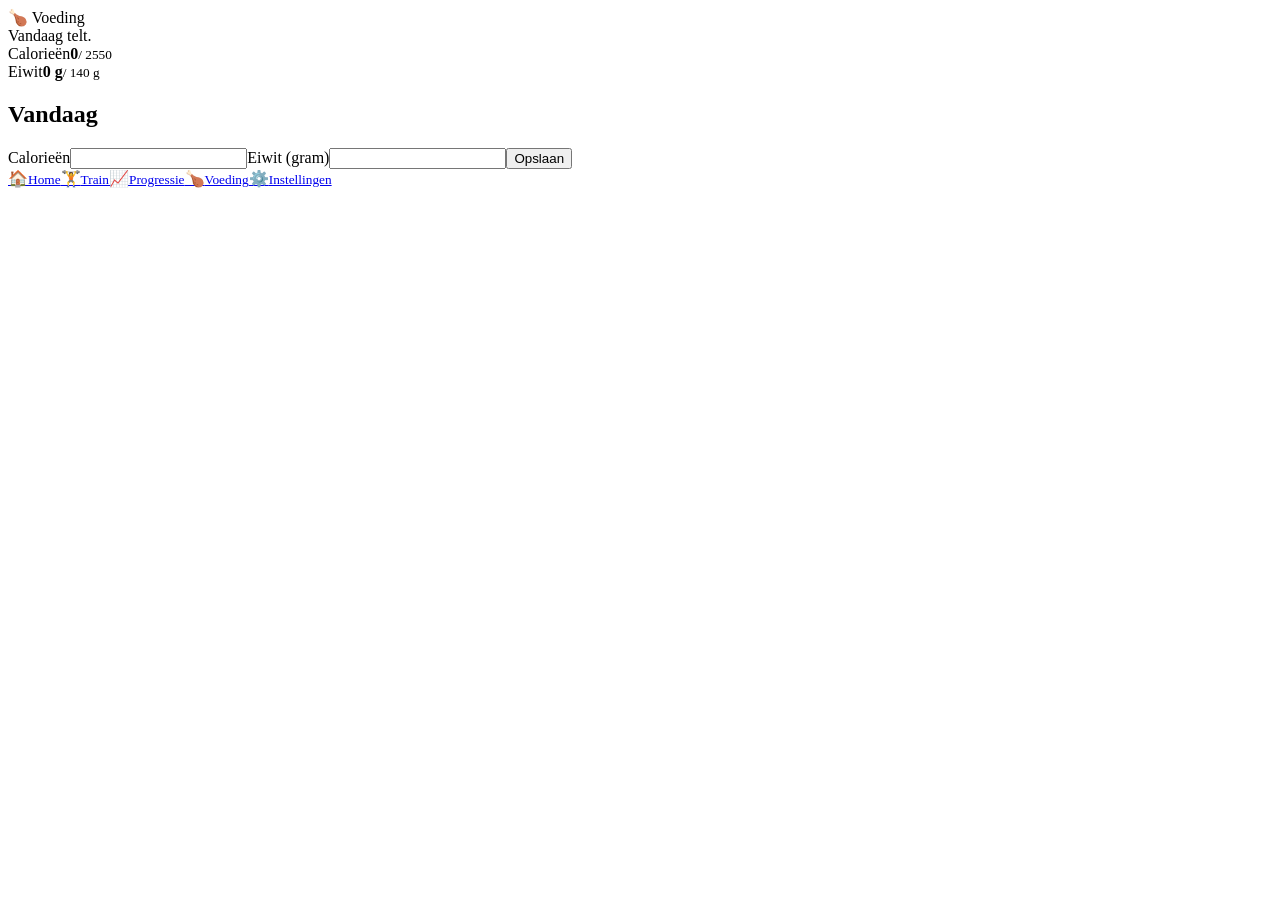
==== food.html @ ab2e0e99 "Add files via upload" ====
<!doctype html><html lang="nl"><head><meta charset="utf-8"><meta name="viewport" content="width=device-width,initial-scale=1,viewport-fit=cover"><meta name="theme-color" content="#080d18"><link rel="manifest" href="manifest.json"><title>Voeding</title><link rel="stylesheet" href="css/style.css"></head><body>
<header class="top"><div><div class="brand">🍗 Voeding</div><div class="sub">Vandaag telt.</div></div></header><main>
<section class="stats"><div><span>Calorieën</span><b id="calNow">0</b><small id="calGoal">/ 2550</small></div><div><span>Eiwit</span><b id="proteinNow">0 g</b><small id="proteinGoal">/ 140 g</small></div></section>
<section class="card"><h2>Vandaag</h2><label>Calorieën<input id="kcal" type="number"></label><label>Eiwit (gram)<input id="prot" type="number"></label><button class="primary full" onclick="saveFoodPage()">Opslaan</button></section>
</main><nav><a href="index.html">🏠<small>Home</small></a><a href="training.html">🏋️<small>Train</small></a><a href="progress.html">📈<small>Progressie</small></a><a class="active" href="food.html">🍗<small>Voeding</small></a><a href="settings.html">⚙️<small>Instellingen</small></a></nav>
<script src="js/storage.js"></script><script src="js/app.js"></script><script>initFood()</script></body></html>
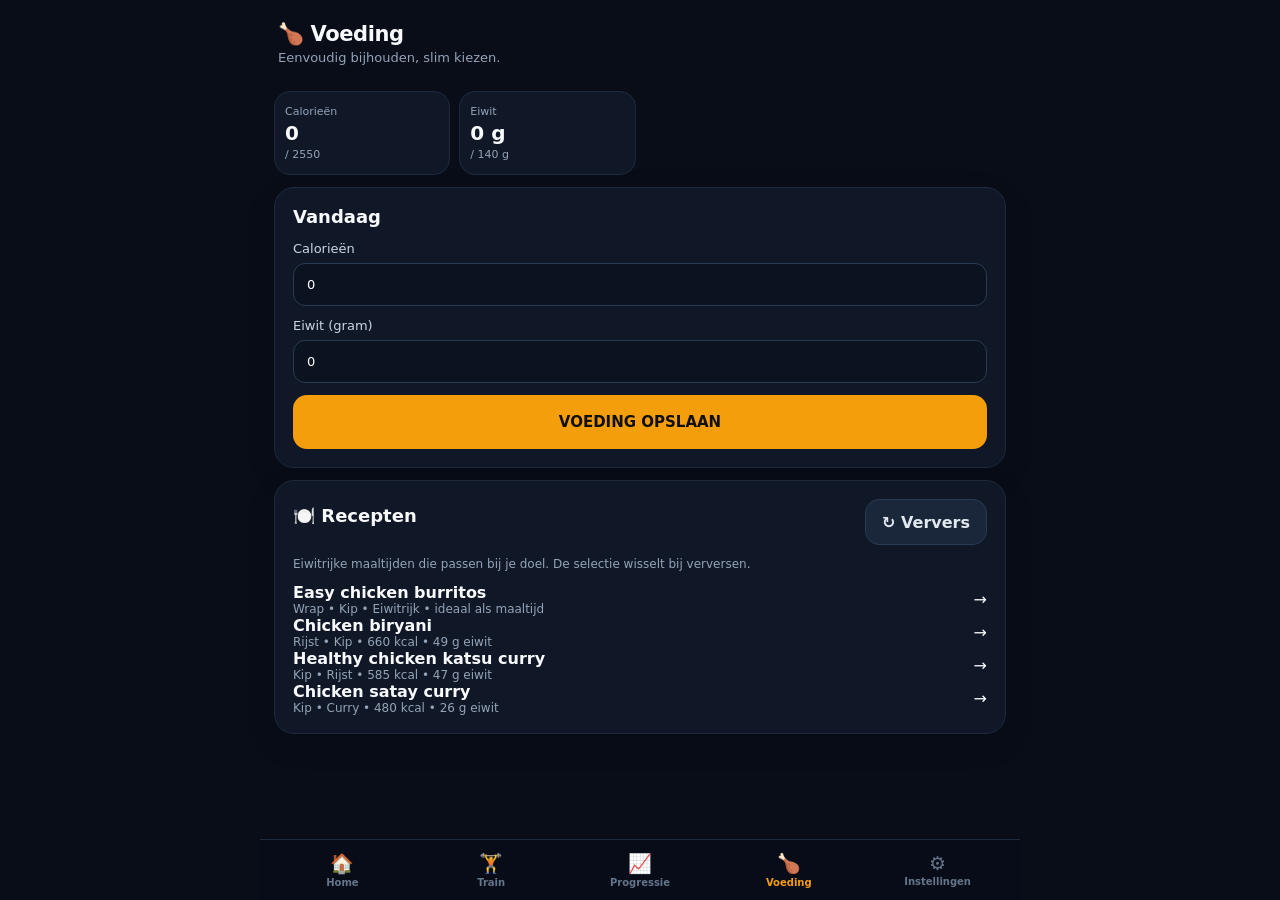
==== commit 880ad9cb: "Add files via upload" ====
--- a/food.html
+++ b/food.html
@@ -1,6 +1,5 @@
-<!doctype html><html lang="nl"><head><meta charset="utf-8"><meta name="viewport" content="width=device-width,initial-scale=1,viewport-fit=cover"><meta name="theme-color" content="#080d18"><link rel="manifest" href="manifest.json"><title>Voeding</title><link rel="stylesheet" href="css/style.css"></head><body>
-<header class="top"><div><div class="brand">🍗 Voeding</div><div class="sub">Vandaag telt.</div></div></header><main>
+<!doctype html><html lang="nl"><head><meta charset="utf-8"><meta name="viewport" content="width=device-width,initial-scale=1,viewport-fit=cover"><meta name="theme-color" content="#080d18"><link rel="manifest" href="manifest.json"><title>Voeding</title><link rel="stylesheet" href="css/style.css"></head><body><header class="top"><div><div class="brand">🍗 Voeding</div><div class="sub">Eenvoudig bijhouden, slim kiezen.</div></div></header><main>
 <section class="stats"><div><span>Calorieën</span><b id="calNow">0</b><small id="calGoal">/ 2550</small></div><div><span>Eiwit</span><b id="proteinNow">0 g</b><small id="proteinGoal">/ 140 g</small></div></section>
-<section class="card"><h2>Vandaag</h2><label>Calorieën<input id="kcal" type="number"></label><label>Eiwit (gram)<input id="prot" type="number"></label><button class="primary full" onclick="saveFoodPage()">Opslaan</button></section>
-</main><nav><a href="index.html">🏠<small>Home</small></a><a href="training.html">🏋️<small>Train</small></a><a href="progress.html">📈<small>Progressie</small></a><a class="active" href="food.html">🍗<small>Voeding</small></a><a href="settings.html">⚙️<small>Instellingen</small></a></nav>
-<script src="js/storage.js"></script><script src="js/app.js"></script><script>initFood()</script></body></html>+<section class="card"><h2>Vandaag</h2><label>Calorieën<input id="kcal" type="number" inputmode="numeric"></label><label>Eiwit (gram)<input id="prot" type="number" inputmode="numeric"></label><button class="primary full bigbtn" onclick="saveFoodPage()">VOEDING OPSLAAN</button></section>
+<section class="card"><div class="sectionhead"><h2>🍽️ Recepten</h2><button class="secondary" onclick="refreshRecipes()">↻ Ververs</button></div><p class="muted small">Eiwitrijke maaltijden die passen bij je doel. De selectie wisselt bij verversen.</p><div id="recipes"></div></section>
+</main><nav><a href="index.html">🏠<small>Home</small></a><a href="training.html">🏋️<small>Train</small></a><a href="progress.html">📈<small>Progressie</small></a><a class="active" href="food.html">🍗<small>Voeding</small></a><a href="settings.html">⚙️<small>Instellingen</small></a></nav><script src="js/storage.js"></script><script src="js/app.js"></script><script>initFood()</script></body></html>
--- a/css/style.css
+++ b/css/style.css
@@ -0,0 +1 @@
+*{box-sizing:border-box}html{background:#080d18}body{margin:0;background:#080d18;color:#f8fafc;font-family:Inter,system-ui,-apple-system,BlinkMacSystemFont,"Segoe UI",sans-serif;min-height:100vh;padding-bottom:92px}a{color:inherit;text-decoration:none}button,input,select{font:inherit}button{border:0;cursor:pointer;color:#fff}.top{padding:22px 18px 14px;display:flex;justify-content:space-between;align-items:flex-start;max-width:760px;margin:auto}.brand{font-size:21px;font-weight:900;letter-spacing:-.4px}.sub,.muted{color:#94a3b8}.sub{font-size:13px;margin-top:4px}.back{display:inline-block;color:#94a3b8;font-size:13px;margin-bottom:8px}.trainingtop{align-items:center}.sessionpill{background:#111a2c;border:1px solid #25324a;border-radius:999px;padding:9px 12px;font-size:13px;font-weight:800;color:#cbd5e1}main{max-width:760px;margin:auto;padding:0 14px 28px}.card{background:#101827;border:1px solid #1d2a3d;border-radius:20px;padding:18px;margin:12px 0;box-shadow:0 10px 30px rgba(0,0,0,.12)}.hero{display:flex;justify-content:space-between;gap:16px;align-items:center;background:linear-gradient(135deg,#121d31,#0d1524)}.hero h1{margin:5px 0;font-size:27px;letter-spacing:-1px}.eyebrow{font-size:11px;font-weight:900;color:#f59e0b;letter-spacing:1.4px}.primary,.secondary,.danger{display:inline-flex;align-items:center;justify-content:center;border-radius:14px;padding:12px 16px;font-weight:900;min-height:46px}.primary{background:#f59e0b;color:#101010}.primary:hover{filter:brightness(1.05)}.secondary{background:#1a2639;color:#e2e8f0;border:1px solid #2a3a53}.danger{background:#3a1820;color:#fecdd3;border:1px solid #5b2430}.big{min-height:54px;padding:15px 20px}.bigbtn{min-height:54px;font-size:15px}.full{width:100%}.stats{display:grid;grid-template-columns:repeat(4,1fr);gap:9px;margin:12px 0}.stats>div{background:#101827;border:1px solid #1d2a3d;border-radius:16px;padding:13px 10px;min-width:0}.stats span,.stats small{display:block;color:#94a3b8;font-size:11px}.stats b{display:block;font-size:20px;margin:3px 0}.sectionhead,.row,.progressrow{display:flex;justify-content:space-between;align-items:center;gap:12px}.sectionhead h2,.card h2{margin:0 0 14px;font-size:18px}.sectionhead a{font-size:13px;color:#f59e0b;font-weight:800}.progressrow{font-size:13px;margin:10px 0}.bar{height:8px;background:#182338;border-radius:99px;overflow:hidden}.bar i{display:block;height:100%;width:0;background:#f59e0b;border-radius:99px;transition:width .3s}.item,.listitem{padding:12px 0;border-bottom:1px solid #1c283b}.item:last-child,.listitem:last-child{border-bottom:0}.small{font-size:12px}.tabs{display:grid;grid-template-columns:repeat(3,1fr);gap:8px;margin:8px 0 12px}.tabs button{min-height:48px;font-size:16px;font-weight:900}.tabs button:not(.secondary){background:#f59e0b;color:#111}.sessioncard{position:sticky;top:8px;z-index:5}.sessionprogress{height:5px;background:#192438;border-radius:99px;margin-top:13px;overflow:hidden}.sessionprogress i{display:block;height:100%;background:#f59e0b;width:0}.exercise{background:#101827;border:1px solid #1d2a3d;border-radius:22px;padding:18px;margin:12px 0}.exercise h2{font-size:24px;margin:0}.exercise h3{font-size:24px;margin:0 0 4px}.exercise .prev{background:#0c1422;border-radius:13px;padding:11px;margin:13px 0;color:#cbd5e1;font-size:13px}.advice{background:#182338;border:1px solid #2b3c57;border-radius:16px;padding:14px;margin:12px 0}.advice strong{color:#fbbf24}.weightbox{display:grid;grid-template-columns:58px 1fr 58px;gap:8px;margin:12px 0}.roundbtn{min-height:58px;border-radius:15px;background:#1a2639;font-size:25px;font-weight:900}.weightvalue{display:flex;align-items:center;justify-content:center;background:#0b1321;border:1px solid #2a3a53;border-radius:15px;font-size:22px;font-weight:900}.setcard{border-top:1px solid #223047;padding-top:14px;margin-top:14px}.sethead{display:flex;justify-content:space-between;align-items:center;margin-bottom:8px}.repbox{display:grid;grid-template-columns:58px 1fr 58px;gap:8px}.repvalue{min-height:58px;border-radius:15px;background:#0b1321;border:1px solid #2a3a53;color:#fff;text-align:center;font-size:23px;font-weight:900;width:100%}.rirrow{display:grid;grid-template-columns:repeat(4,1fr);gap:7px;margin-top:9px}.rirrow button{min-height:42px}.rirrow button.selected{background:#f59e0b;color:#111}.setactions{display:grid;grid-template-columns:1fr 1fr;gap:8px;margin-top:9px}.exerciseDone{opacity:.65}.exerciseDone .savebtn{background:#1c3a2a;color:#bbf7d0}.timerbutton{margin-top:10px;width:100%}select,input{width:100%;background:#0b1321;border:1px solid #2a3a53;color:#fff;border-radius:12px;padding:13px;outline:none}label{display:block;font-size:13px;color:#cbd5e1;margin:12px 0}label input,label select{margin-top:7px}.filelabel{display:flex;align-items:center;justify-content:center;min-height:54px;border:1px solid #2a3a53;background:#1a2639;border-radius:14px;font-weight:900;cursor:pointer}.filelabel input{display:none}canvas{width:100%;height:220px;margin-top:12px}.pr{color:#fbbf24;font-weight:900}.hidden{display:none!important}.successicon{width:58px;height:58px;border-radius:50%;background:#163524;color:#86efac;display:grid;place-items:center;font-size:28px;font-weight:900}nav{position:fixed;z-index:20;bottom:0;left:0;right:0;background:rgba(8,13,24,.96);backdrop-filter:blur(12px);border-top:1px solid #1d2a3d;display:grid;grid-template-columns:repeat(5,1fr);padding:8px max(8px,env(safe-area-inset-left)) calc(8px + env(safe-area-inset-bottom)) max(8px,env(safe-area-inset-right));max-width:760px;margin:auto}nav a{text-align:center;color:#64748b;font-size:19px;padding:4px 2px}nav a.active{color:#f59e0b}nav small{display:block;font-size:10px;font-weight:800;margin-top:2px}.sheet{position:fixed;inset:0;background:rgba(0,0,0,.7);z-index:50;display:flex;align-items:flex-end}.sheetinner{width:100%;max-width:760px;margin:auto;background:#101827;border:1px solid #263650;border-radius:26px 26px 0 0;padding:26px 18px calc(24px + env(safe-area-inset-bottom));text-align:center;position:relative}.close{position:absolute;right:16px;top:13px;background:#1a2639;border-radius:50%;width:40px;height:40px;font-size:24px}.sheetinner #timerBig{font-size:70px;font-weight:950;letter-spacing:-3px;margin:12px 0 2px}.timerstate{color:#94a3b8;margin-bottom:18px}.timerpresets{display:grid;grid-template-columns:repeat(4,1fr);gap:7px}.timerpresets button{min-height:45px;background:#1a2639;border:1px solid #2a3a53;border-radius:12px;font-weight:800}.timeractions{display:grid;grid-template-columns:1fr 1fr;gap:8px;margin-top:10px}@media(max-width:520px){.stats{grid-template-columns:repeat(2,1fr)}.hero{display:block}.hero .primary{margin-top:14px;width:100%}.hero h1{font-size:25px}.exercise h3{font-size:22px}.top{padding-top:17px}.sessionpill{font-size:11px}.timerpresets button{font-size:12px}}
